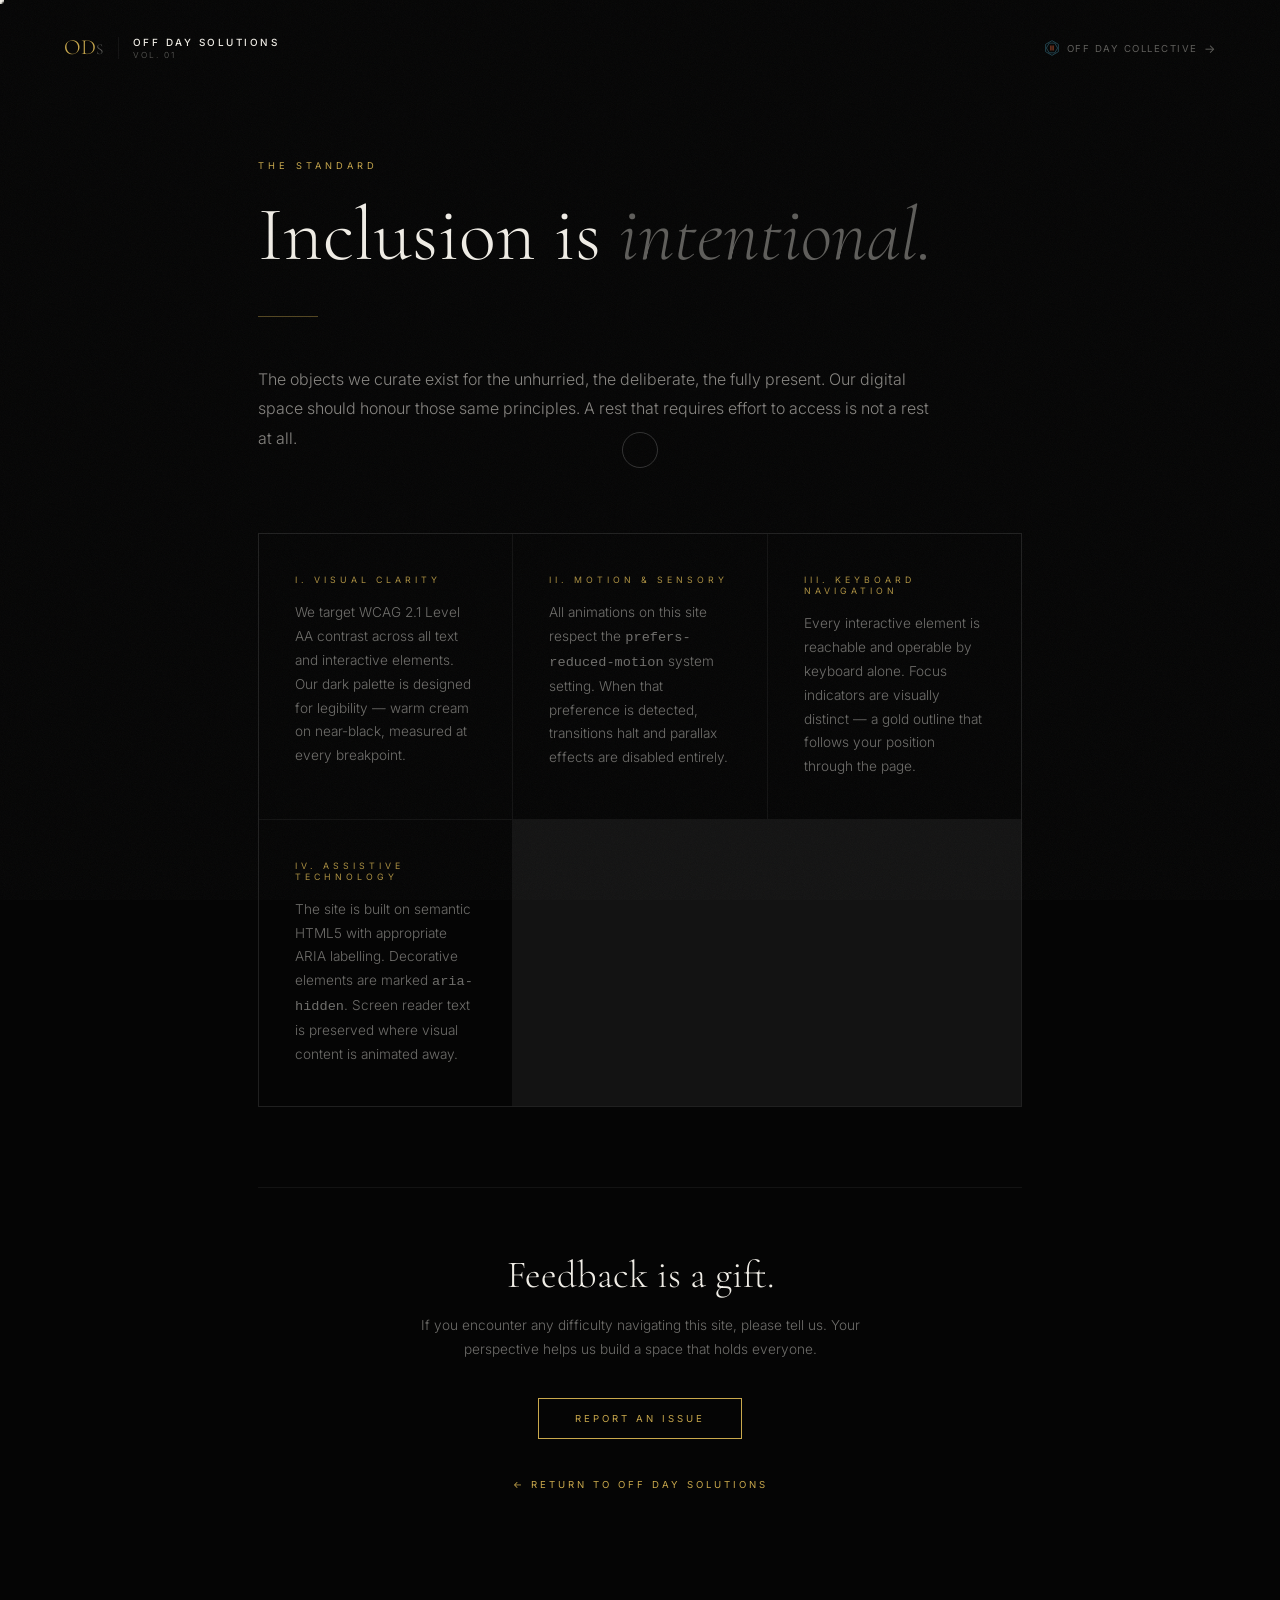
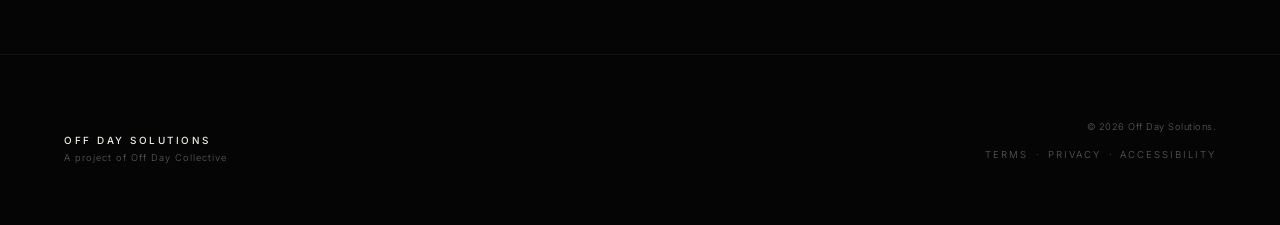
==== accessibility/index.html @ a2ffd77a "Add ODS brand mark, live ODC link, legal sub-pages, and accessibility/cursor fixes - Nav: introduce " ====
<!DOCTYPE html>
<html lang="en">
<head>
    <meta charset="UTF-8">
    <meta name="viewport" content="width=device-width, initial-scale=1.0">
    <title>Accessibility | Off Day Solutions</title>
    <meta name="robots" content="index, follow">
    <link rel="canonical" href="https://offday.solutions/accessibility">
    <meta name="description" content="Off Day Solutions' commitment to digital inclusion. Clarity and rest should be accessible to everyone.">
    <meta property="og:title" content="Accessibility | Off Day Solutions">
    <meta property="og:description" content="Clarity and rest should be accessible to everyone.">
    <meta property="og:url" content="https://offday.solutions/accessibility">

    <link rel="preconnect" href="https://fonts.googleapis.com">
    <link rel="preconnect" href="https://fonts.gstatic.com" crossorigin>
    <link href="https://fonts.googleapis.com/css2?family=Cormorant+Garamond:ital,wght@0,300;0,400;1,300;1,400&family=Inter:wght@300;400;500&display=swap" rel="stylesheet">
    <link rel="stylesheet" href="../css/style.css">

    <style>
        .subpage-main {
            max-width: 860px;
            margin: 0 auto;
            padding: 160px 48px 80px;
        }
        .subpage-label {
            display: block;
            font-family: 'Inter', sans-serif;
            font-size: 0.58rem;
            font-weight: 400;
            letter-spacing: 4px;
            text-transform: uppercase;
            color: var(--accent-gold);
            margin-bottom: 24px;
        }
        .subpage-title {
            font-family: 'Cormorant Garamond', serif;
            font-size: clamp(2.8rem, 6vw, 5rem);
            font-weight: 300;
            line-height: 1.05;
            color: var(--text-main);
            margin-bottom: 40px;
        }
        .subpage-title em { font-style: italic; color: var(--text-muted); }
        .subpage-divider {
            width: 60px;
            height: 1px;
            background: var(--accent-gold);
            opacity: 0.4;
            margin-bottom: 48px;
        }
        .subpage-intro {
            font-family: 'Inter', sans-serif;
            font-size: 1rem;
            font-weight: 300;
            line-height: 1.85;
            color: rgba(240, 237, 230, 0.55);
            max-width: 680px;
            margin-bottom: 80px;
        }
        /* Modules grid */
        .acc-grid {
            display: grid;
            grid-template-columns: repeat(auto-fit, minmax(240px, 1fr));
            gap: 1px;
            background: var(--ui-border);
            border: 1px solid var(--ui-border);
            margin-bottom: 80px;
        }
        .acc-module {
            background: var(--bg-base);
            padding: 40px 36px;
        }
        .acc-module-label {
            display: block;
            font-family: 'Inter', sans-serif;
            font-size: 0.55rem;
            font-weight: 400;
            letter-spacing: 4px;
            text-transform: uppercase;
            color: var(--accent-gold);
            opacity: 0.85;
            margin-bottom: 16px;
        }
        .acc-module p {
            font-family: 'Inter', sans-serif;
            font-size: 0.85rem;
            font-weight: 300;
            line-height: 1.75;
            color: rgba(240, 237, 230, 0.45);
        }
        /* Contact section */
        .acc-contact {
            border-top: 1px solid var(--ui-border);
            padding-top: 64px;
            text-align: center;
            margin-bottom: 80px;
        }
        .acc-contact-heading {
            font-family: 'Cormorant Garamond', serif;
            font-size: clamp(1.6rem, 3vw, 2.4rem);
            font-weight: 300;
            color: var(--text-main);
            margin-bottom: 16px;
        }
        .acc-contact p {
            font-family: 'Inter', sans-serif;
            font-size: 0.85rem;
            font-weight: 300;
            line-height: 1.75;
            color: rgba(240, 237, 230, 0.45);
            max-width: 440px;
            margin: 0 auto 36px;
        }
        .acc-contact-btn {
            display: inline-block;
            padding: 14px 36px;
            border: 1px solid var(--accent-gold);
            font-family: 'Inter', sans-serif;
            font-size: 0.6rem;
            font-weight: 400;
            letter-spacing: 3px;
            text-transform: uppercase;
            color: var(--accent-gold);
            text-decoration: none;
            transition: background 0.3s, color 0.3s;
        }
        .acc-contact-btn:hover {
            background: var(--accent-gold);
            color: var(--bg-base);
        }
        .subpage-return {
            display: inline-flex;
            align-items: center;
            gap: 8px;
            margin-top: 16px;
            font-family: 'Inter', sans-serif;
            font-size: 0.6rem;
            font-weight: 400;
            letter-spacing: 3px;
            text-transform: uppercase;
            color: var(--accent-gold);
            text-decoration: none;
            border-bottom: 1px solid transparent;
            transition: border-color 0.3s, color 0.3s;
            padding-bottom: 3px;
        }
        .subpage-return:hover { border-color: var(--accent-gold); color: var(--text-main); }
        @media (max-width: 768px) {
            .subpage-main { padding: 140px 24px 80px; }
            .acc-module { padding: 32px 24px; }
            .store-footer { padding: 48px 24px; }
        }
    </style>
</head>
<body>

    <a href="#main-content" class="skip-link">Skip to content</a>

    <!-- Grain Texture Overlay -->
    <div class="noise-overlay" aria-hidden="true"></div>

    <!-- Custom Cursor -->
    <div id="cursor" aria-hidden="true"></div>
    <div id="cursor-follower" aria-hidden="true"></div>

    <!-- Navigation -->
    <nav class="store-nav" id="store-nav">
        <a href="/" class="nav-logo hover-magnetic">
            <span class="nav-logo-mark" aria-hidden="true"><span class="nav-logo-od">OD</span><span class="nav-logo-s">S</span></span>
            <span class="nav-logo-text">
                <span class="nav-logo-main">Off Day Solutions</span>
                <span class="nav-logo-sub">Vol. 01</span>
            </span>
        </a>
        <a href="https://www.offdaycollective.com" class="nav-link hover-magnetic" target="_blank" rel="noopener noreferrer">
            <svg class="nav-odc-mark" viewBox="0 0 200 200" width="18" height="18" aria-hidden="true" fill="none" xmlns="http://www.w3.org/2000/svg"><polygon points="100,18 171,59 171,141 100,182 29,141 29,59" stroke="#2E6070" stroke-width="9" stroke-linejoin="round"/><polygon points="131,46 162,100 131,154 69,154 38,100 69,46" stroke="#2E6070" stroke-width="9" stroke-linejoin="round"/><rect x="82" y="72" width="12" height="56" rx="2" fill="#C05530"/><rect x="106" y="72" width="12" height="56" rx="2" fill="#C05530"/></svg>
            Off Day Collective <span class="nav-arrow">→</span>
        </a>
    </nav>

    <main id="main-content" class="subpage-main">

        <span class="subpage-label">The Standard</span>
        <h1 class="subpage-title">Inclusion is <em>intentional.</em></h1>
        <div class="subpage-divider" aria-hidden="true"></div>

        <p class="subpage-intro">
            The objects we curate exist for the unhurried, the deliberate, the fully present. Our digital space should honour those same principles. A rest that requires effort to access is not a rest at all.
        </p>

        <div class="acc-grid" role="list">

            <div class="acc-module" role="listitem">
                <span class="acc-module-label">I. Visual Clarity</span>
                <p>We target WCAG 2.1 Level AA contrast across all text and interactive elements. Our dark palette is designed for legibility — warm cream on near-black, measured at every breakpoint.</p>
            </div>

            <div class="acc-module" role="listitem">
                <span class="acc-module-label">II. Motion &amp; Sensory</span>
                <p>All animations on this site respect the <code>prefers-reduced-motion</code> system setting. When that preference is detected, transitions halt and parallax effects are disabled entirely.</p>
            </div>

            <div class="acc-module" role="listitem">
                <span class="acc-module-label">III. Keyboard Navigation</span>
                <p>Every interactive element is reachable and operable by keyboard alone. Focus indicators are visually distinct — a gold outline that follows your position through the page.</p>
            </div>

            <div class="acc-module" role="listitem">
                <span class="acc-module-label">IV. Assistive Technology</span>
                <p>The site is built on semantic HTML5 with appropriate ARIA labelling. Decorative elements are marked <code>aria-hidden</code>. Screen reader text is preserved where visual content is animated away.</p>
            </div>

        </div>

        <div class="acc-contact">
            <h2 class="acc-contact-heading">Feedback is a gift.</h2>
            <p>If you encounter any difficulty navigating this site, please tell us. Your perspective helps us build a space that holds everyone.</p>
            <a href="mailto:hello@offday.solutions?subject=Accessibility%20%E2%80%94%20Off%20Day%20Solutions" class="acc-contact-btn hover-magnetic">
                Report an Issue
            </a>
            <br>
            <a href="/" class="subpage-return" style="margin-top: 40px;">← Return to Off Day Solutions</a>
        </div>

    </main>

    <footer class="store-footer">
        <div class="footer-inner">
            <div class="footer-brand">
                <p class="footer-name">Off Day Solutions</p>
                <p class="footer-parent">A project of Off Day Collective</p>
            </div>
            <div class="footer-meta">
                <p>© 2026 Off Day Solutions.</p>
                <nav class="footer-legal" aria-label="Legal">
                    <a href="/terms" class="footer-legal-link">Terms</a>
                    <span aria-hidden="true">·</span>
                    <a href="/privacy" class="footer-legal-link">Privacy</a>
                    <span aria-hidden="true">·</span>
                    <a href="/accessibility" class="footer-legal-link" aria-current="page">Accessibility</a>
                </nav>
            </div>
        </div>
    </footer>

    <script src="../js/app.js"></script>
</body>
</html>
---- css/style.css ----
/* ============================================================
   OFF DAY SOLUTIONS — Holding Page
   Dark luxury. Unhurried. Editorial.
   ============================================================ */

/* ── Design Tokens ────────────────────────────────────────── */
:root {
    --bg-base:            #050505;
    --bg-card:            #0B0B0B;
    --text-main:          #F0EDE6;
    --text-muted:         rgba(240, 237, 230, 0.38);
    --text-faint:         rgba(240, 237, 230, 0.18);
    --accent-gold:        #C9A84C;
    --accent-gold-dim:    rgba(201, 168, 76, 0.10);
    --accent-gold-glow:   rgba(201, 168, 76, 0.06);
    --ui-border:          rgba(255, 255, 255, 0.055);
    --ui-border-strong:   rgba(255, 255, 255, 0.10);
    --ui-glass:           rgba(5, 5, 5, 0.72);

    --ease-out-expo:      cubic-bezier(0.16, 1, 0.3, 1);
    --ease-in-out-circ:   cubic-bezier(0.85, 0, 0.15, 1);
    --ease-out-quart:     cubic-bezier(0.25, 1, 0.5, 1);
}

/* ── Reset ────────────────────────────────────────────────── */
*, *::before, *::after { margin: 0; padding: 0; box-sizing: border-box; }
html { scroll-behavior: smooth; }
body {
    background: #050505; /* hardcoded fallback in case custom properties fail */
    background: var(--bg-base);
    color: #F0EDE6;
    color: var(--text-main);
    font-family: 'Inter', sans-serif;
    font-weight: 300;
    overflow-x: hidden;
    -webkit-font-smoothing: antialiased;
    -moz-osx-font-smoothing: grayscale;
}
img { display: block; width: 100%; }
a { text-decoration: none; color: inherit; }
button { cursor: none; }
html:has(body.custom-cursor-active),
body.custom-cursor-active,
body.custom-cursor-active *,
body.custom-cursor-active *:hover,
body.custom-cursor-active *:focus { cursor: none !important; }

/* ── Noise Grain ──────────────────────────────────────────── */
.noise-overlay {
    position: fixed;
    inset: 0;
    z-index: 9999;
    pointer-events: none;
    opacity: 0.038;
    background-image: url("data:image/svg+xml,%3Csvg viewBox='0 0 256 256' xmlns='http://www.w3.org/2000/svg'%3E%3Cfilter id='n'%3E%3CfeTurbulence type='fractalNoise' baseFrequency='0.9' numOctaves='4' stitchTiles='stitch'/%3E%3C/filter%3E%3Crect width='100%25' height='100%25' filter='url(%23n)'/%3E%3C/svg%3E");
    background-size: 200px 200px;
}

/* ── Custom Cursor ────────────────────────────────────────── */
#cursor {
    position: fixed;
    top: 0; left: 0;
    width: 7px; height: 7px;
    background: var(--text-main);
    border-radius: 50%;
    pointer-events: none;
    z-index: 10000;
    transform: translate(-50%, -50%);
    transition: width 0.35s var(--ease-out-expo),
                height 0.35s var(--ease-out-expo),
                background 0.35s;
    will-change: transform;
}
#cursor-follower {
    position: fixed;
    top: 0; left: 0;
    width: 36px; height: 36px;
    border: 1px solid rgba(255, 255, 255, 0.18);
    border-radius: 50%;
    pointer-events: none;
    z-index: 9999;
    transform: translate(-50%, -50%);
    transition: width 0.45s var(--ease-out-expo),
                height 0.45s var(--ease-out-expo),
                border-color 0.45s,
                background 0.45s;
    will-change: transform;
}
#cursor-follower.magnetic-active {
    width: 56px; height: 56px;
    border-color: var(--accent-gold);
    background: var(--accent-gold-dim);
}

/* ── Navigation ───────────────────────────────────────────── */
.store-nav {
    position: fixed;
    top: 0; width: 100%;
    z-index: 1000;
    display: flex;
    justify-content: space-between;
    align-items: center;
    padding: 36px 64px;
    background: transparent;
    transition: background 0.6s, padding 0.5s var(--ease-out-expo),
                transform 0.6s var(--ease-out-expo), border-color 0.6s;
    border-bottom: 1px solid transparent;
}
.store-nav.scrolled {
    background: var(--ui-glass);
    padding: 22px 64px;
    backdrop-filter: blur(24px);
    -webkit-backdrop-filter: blur(24px);
    border-bottom-color: var(--ui-border);
}
.store-nav.hidden { transform: translateY(-100%); }

.nav-logo {
    display: flex;
    flex-direction: row;
    align-items: center;
    gap: 0;
}
.nav-logo-mark {
    font-family: 'Cormorant Garamond', serif;
    font-size: 1.35rem;
    font-weight: 300;
    line-height: 1;
    display: flex;
    align-items: baseline;
    padding-right: 14px;
    margin-right: 14px;
    border-right: 1px solid var(--ui-border);
    letter-spacing: 0.01em;
}
.nav-logo-od {
    color: var(--accent-gold);
}
.nav-logo-s {
    color: var(--text-muted);
    font-size: 0.7em;
}
.nav-logo-text {
    display: flex;
    flex-direction: column;
    gap: 2px;
}
.nav-logo-main {
    font-family: 'Inter', sans-serif;
    font-size: 0.62rem;
    font-weight: 500;
    letter-spacing: 2.5px;
    text-transform: uppercase;
    color: var(--text-main);
}
.nav-logo-sub {
    font-family: 'Inter', sans-serif;
    font-size: 0.52rem;
    letter-spacing: 2px;
    text-transform: uppercase;
    color: var(--text-muted);
}
.nav-link {
    font-family: 'Inter', sans-serif;
    font-size: 0.6rem;
    font-weight: 400;
    letter-spacing: 1.5px;
    text-transform: uppercase;
    color: var(--text-muted);
    transition: color 0.3s;
    display: flex;
    align-items: center;
    gap: 6px;
}
.nav-link:hover { color: var(--text-main); }
.nav-odc-mark {
    display: inline-block;
    vertical-align: middle;
    flex-shrink: 0;
    opacity: 0.8;
    transition: opacity 0.3s;
}
.nav-link:hover .nav-odc-mark { opacity: 1; }
.nav-arrow {
    font-size: 0.75rem;
    transition: transform 0.3s var(--ease-out-expo);
}
.nav-link:hover .nav-arrow { transform: translateX(3px); }

/* ── Hero ─────────────────────────────────────────────────── */
.hero {
    position: relative;
    height: 100svh;
    min-height: 680px;
    display: flex;
    align-items: center;
    justify-content: center;
    overflow: hidden;
}

/* Animated gradient blobs */
.hero-orbs {
    position: absolute;
    inset: 0;
    pointer-events: none;
    overflow: hidden;
}
.hero-orb {
    position: absolute;
    border-radius: 50%;
    filter: blur(90px);
    will-change: transform;
}
.hero-orb--1 {
    width: 70vmax;
    height: 70vmax;
    top: -20%;
    left: -15%;
    background: radial-gradient(circle, rgba(201, 168, 76, 0.07) 0%, transparent 65%);
    animation: orb-drift-1 32s ease-in-out infinite alternate;
}
.hero-orb--2 {
    width: 55vmax;
    height: 55vmax;
    bottom: -25%;
    right: -10%;
    background: radial-gradient(circle, rgba(201, 168, 76, 0.05) 0%, transparent 60%);
    animation: orb-drift-2 42s ease-in-out infinite alternate;
}
.hero-orb--3 {
    width: 40vmax;
    height: 40vmax;
    top: 30%;
    left: 40%;
    background: radial-gradient(circle, rgba(240, 237, 230, 0.025) 0%, transparent 55%);
    animation: orb-drift-3 26s ease-in-out infinite alternate;
}

@keyframes orb-drift-1 {
    0%   { transform: translate(0, 0) scale(1); }
    33%  { transform: translate(8vw, 5vh) scale(1.08); }
    66%  { transform: translate(-4vw, 10vh) scale(0.96); }
    100% { transform: translate(12vw, -6vh) scale(1.04); }
}
@keyframes orb-drift-2 {
    0%   { transform: translate(0, 0) scale(1); }
    40%  { transform: translate(-10vw, -8vh) scale(1.1); }
    80%  { transform: translate(5vw, -14vh) scale(0.93); }
    100% { transform: translate(-6vw, 4vh) scale(1.06); }
}
@keyframes orb-drift-3 {
    0%   { transform: translate(0, 0) scale(1); }
    50%  { transform: translate(-15vw, -10vh) scale(1.15); }
    100% { transform: translate(10vw, 8vh) scale(0.9); }
}

/* Hero content */
.hero-content {
    position: relative;
    z-index: 2;
    text-align: center;
    padding: 0 24px;
    max-width: 960px;
}
.hero-eyebrow {
    display: block;
    font-family: 'Inter', sans-serif;
    font-size: 0.58rem;
    font-weight: 400;
    letter-spacing: 4px;
    text-transform: uppercase;
    color: var(--accent-gold);
    margin-bottom: 36px;
}
.hero-title {
    font-family: 'Cormorant Garamond', serif;
    font-size: clamp(3.8rem, 9.5vw, 8.5rem);
    font-weight: 300;
    line-height: 0.92;
    letter-spacing: -0.01em;
    margin-bottom: 40px;
}
.hero-title em {
    font-style: italic;
    color: var(--text-muted);
}
.hero-sub {
    font-family: 'Inter', sans-serif;
    font-size: clamp(0.82rem, 1.2vw, 0.95rem);
    font-weight: 300;
    line-height: 1.8;
    color: var(--text-muted);
    margin-bottom: 52px;
    max-width: 520px;
    margin-left: auto;
    margin-right: auto;
}
.hero-br { display: inline; }

/* CTA link */
.hero-cta {
    display: inline-flex;
    align-items: center;
    gap: 12px;
    font-family: 'Inter', sans-serif;
    font-size: 0.62rem;
    font-weight: 500;
    letter-spacing: 2.5px;
    text-transform: uppercase;
    color: var(--text-main);
    padding: 18px 36px;
    border: 1px solid var(--ui-border-strong);
    position: relative;
    overflow: hidden;
    transition: border-color 0.4s, color 0.4s;
}
.hero-cta::before {
    content: '';
    position: absolute;
    inset: 0;
    background: var(--accent-gold-dim);
    transform: translateX(-101%);
    transition: transform 0.5s var(--ease-out-expo);
}
.hero-cta:hover { border-color: var(--accent-gold); }
.hero-cta:hover::before { transform: translateX(0); }

/* Scroll hint */
.hero-scroll-hint {
    position: absolute;
    bottom: 40px;
    left: 50%;
    transform: translateX(-50%);
    z-index: 2;
}
.scroll-line {
    width: 1px;
    height: 64px;
    background: linear-gradient(to bottom, var(--accent-gold) 0%, transparent 100%);
    margin: 0 auto;
    animation: scroll-pulse 2.4s ease-in-out infinite;
    transform-origin: top center;
}
@keyframes scroll-pulse {
    0%, 100% { opacity: 0.4; transform: scaleY(1); }
    50%       { opacity: 1;   transform: scaleY(0.6) translateY(20px); }
}

/* ── Fade-up utility ──────────────────────────────────────── */
.fade-up {
    opacity: 0;
    transform: translateY(28px);
    transition: opacity 0.9s var(--ease-out-expo, cubic-bezier(0.16, 1, 0.3, 1)),
                transform 0.9s var(--ease-out-expo, cubic-bezier(0.16, 1, 0.3, 1));
    transition-delay: var(--delay, 0s);
}
.fade-up.is-visible {
    opacity: 1;
    transform: translateY(0);
}

/* Hero elements: CSS animation as the primary reveal — never stuck invisible */
@keyframes hero-reveal {
    from { opacity: 0; transform: translateY(28px); }
    to   { opacity: 1; transform: translateY(0); }
}
.hero .fade-up {
    /* 'both' = hidden before delay, stays visible after — no JS required */
    animation: hero-reveal 1s cubic-bezier(0.16, 1, 0.3, 1)
               calc(var(--delay, 0s) + 0.35s) both;
    /* keep transition for any JS-triggered state changes */
    transition: none;
}

/* ── Marquee Band ─────────────────────────────────────────── */
.marquee-band {
    border-top:    1px solid var(--ui-border);
    border-bottom: 1px solid var(--ui-border);
    padding: 16px 0;
    overflow: hidden;
    white-space: nowrap; /* prevent wrapping at every level */
    background: rgba(201, 168, 76, 0.018);
}
/* Animation lives on the track so -50% is reliably half of both copies */
.marquee-track {
    display: inline-flex; /* shrinks to content width, never stretches to 100vw */
    white-space: nowrap;
    animation: marquee-scroll 55s linear infinite;
    will-change: transform;
}
.marquee-content {
    display: inline-block;
    white-space: nowrap;
    font-family: 'Inter', sans-serif;
    font-size: 0.52rem;
    font-weight: 400;
    letter-spacing: 4px;
    text-transform: uppercase;
    color: var(--accent-gold);
}
@keyframes marquee-scroll {
    0%   { transform: translateX(0); }
    100% { transform: translateX(-50%); }
}
.marquee-band:hover .marquee-track { animation-play-state: paused; }

/* ── Section Label ────────────────────────────────────────── */
.section-label {
    display: inline-block;
    font-family: 'Inter', sans-serif;
    font-size: 0.52rem;
    font-weight: 500;
    letter-spacing: 3.5px;
    text-transform: uppercase;
    color: var(--accent-gold);
    margin-bottom: 24px;
}

/* ── Manifesto ────────────────────────────────────────────── */
.manifesto {
    padding: 160px 64px 140px;
    max-width: 1400px;
    margin: 0 auto;
}
.manifesto-inner { max-width: 900px; }
.manifesto-header {
    display: flex;
    align-items: center;
    gap: 28px;
    margin-bottom: 56px;
}
.manifesto-rule {
    flex: 1;
    height: 1px;
    background: var(--ui-border);
    max-width: 200px;
}
.manifesto-text {
    font-family: 'Cormorant Garamond', serif;
    font-size: clamp(2.4rem, 5.5vw, 4.8rem);
    font-weight: 300;
    line-height: 1.08;
    letter-spacing: -0.01em;
    margin-bottom: 64px;
    overflow: hidden;
}

/* Split character animation */
.split-reveal .char {
    display: inline-block;
    opacity: 0;
    transform: translateY(18px);
    transition: opacity 0.75s var(--ease-out-expo),
                transform 0.75s var(--ease-out-expo);
    transition-delay: calc(var(--i) * 0.022s);
}
.split-reveal .char--space { width: 0.28em; }
.split-reveal .word { display: inline-block; white-space: nowrap; }
.split-reveal.is-visible .char {
    opacity: 1;
    transform: translateY(0);
}

.manifesto-body {
    font-family: 'Inter', sans-serif;
    font-size: clamp(0.88rem, 1.3vw, 1.05rem);
    font-weight: 300;
    line-height: 1.9;
    color: var(--text-muted);
    max-width: 580px;
    margin-bottom: 48px;
}
.manifesto-footnote {
    font-family: 'Cormorant Garamond', serif;
    font-size: 0.95rem;
    font-style: italic;
    color: var(--text-faint);
    letter-spacing: 0.5px;
}

/* ── Product Preview ──────────────────────────────────────── */
.preview {
    padding: 0 64px 160px;
    max-width: 1600px;
    margin: 0 auto;
}
.preview-header {
    display: flex;
    flex-direction: column;
    margin-bottom: 80px;
}
.preview-intro {
    font-family: 'Inter', sans-serif;
    font-size: 0.78rem;
    color: var(--text-muted);
    letter-spacing: 0.5px;
}

/* Asymmetric 3-col grid */
.preview-grid {
    display: grid;
    grid-template-columns: repeat(12, 1fr);
    gap: 32px;
    align-items: start;
}
.preview-card:nth-child(1) { grid-column: 1 / 7; }
.preview-card:nth-child(2) { grid-column: 8 / 13; margin-top: 180px; }
.preview-card:nth-child(3) { grid-column: 3 / 10; margin-top: 100px; }

/* Card image container */
.preview-img-wrap {
    aspect-ratio: 3 / 4;
    overflow: hidden;
    position: relative;
    border: 1px solid var(--ui-border);
    /* Clip-path reveal on scroll */
    clip-path: polygon(0 100%, 100% 100%, 100% 100%, 0 100%);
    transition: clip-path 1.3s var(--ease-in-out-circ);
}
.preview-img-wrap.is-visible {
    clip-path: polygon(0 0, 100% 0, 100% 100%, 0 100%);
}

/* Blurred image — mystery effect */
.preview-img-wrap img {
    width: 100%;
    height: 120%;
    object-fit: cover;
    filter: blur(32px) brightness(0.3) saturate(0.6);
    transform: scale(1.12) translateY(0);
    transition: filter 0.9s ease, transform 0.9s var(--ease-out-expo);
    will-change: transform;
}
.preview-card:hover .preview-img-wrap img {
    filter: blur(20px) brightness(0.4) saturate(0.75);
}

/* Overlay */
.preview-overlay {
    position: absolute;
    inset: 0;
    display: flex;
    align-items: center;
    justify-content: center;
    z-index: 2;
}
.preview-overlay-text {
    font-family: 'Inter', sans-serif;
    font-size: 0.56rem;
    font-weight: 500;
    letter-spacing: 5px;
    text-transform: uppercase;
    color: var(--accent-gold);
    opacity: 0.9;
    transition: opacity 0.4s, letter-spacing 0.5s var(--ease-out-expo);
}
.preview-card:hover .preview-overlay-text {
    opacity: 0.5;
    letter-spacing: 8px;
}

/* Card meta */
.preview-meta {
    padding: 28px 0 0;
    display: flex;
    flex-direction: column;
    gap: 6px;
}
.preview-category {
    font-family: 'Inter', sans-serif;
    font-size: 0.54rem;
    font-weight: 400;
    letter-spacing: 3px;
    text-transform: uppercase;
    color: var(--accent-gold);
    opacity: 0.75;
}
.preview-name {
    font-family: 'Cormorant Garamond', serif;
    font-size: 2rem;
    font-weight: 300;
    line-height: 1.1;
    letter-spacing: -0.01em;
}
.preview-detail {
    font-family: 'Inter', sans-serif;
    font-size: 0.72rem;
    color: var(--text-muted);
    letter-spacing: 0.5px;
}
.preview-ordinal {
    font-family: 'Inter', sans-serif;
    font-size: 0.55rem;
    font-weight: 400;
    letter-spacing: 4px;
    text-transform: uppercase;
    color: var(--text-muted);
}

/* ── Waitlist ─────────────────────────────────────────────── */
.waitlist {
    border-top: 1px solid var(--ui-border);
    padding: 140px 64px;
}
.waitlist-inner {
    max-width: 1200px;
    margin: 0 auto;
    display: grid;
    grid-template-columns: 1fr 1fr;
    gap: 80px;
    align-items: center;
}
.waitlist-heading {
    font-family: 'Cormorant Garamond', serif;
    font-size: clamp(2.2rem, 4vw, 3.8rem);
    font-weight: 300;
    line-height: 1.1;
    margin-bottom: 20px;
    letter-spacing: -0.01em;
}
.waitlist-sub {
    font-family: 'Inter', sans-serif;
    font-size: 0.82rem;
    font-weight: 300;
    line-height: 1.7;
    color: var(--text-muted);
}

/* Form */
.waitlist-form-wrap { position: relative; }
.waitlist-form { transition: opacity 0.4s ease; }
.form-row {
    display: flex;
    gap: 0;
    border-bottom: 1px solid var(--ui-border-strong);
    margin-bottom: 16px;
}
.waitlist-input {
    flex: 1;
    background: transparent;
    border: none;
    outline: none;
    color: var(--text-main);
    font-family: 'Inter', sans-serif;
    font-size: 0.88rem;
    font-weight: 300;
    padding: 18px 0;
    letter-spacing: 0.3px;
    caret-color: var(--accent-gold);
}
.waitlist-input::placeholder { color: var(--text-faint); }
.waitlist-btn {
    background: transparent;
    border: none;
    color: var(--text-main);
    font-family: 'Inter', sans-serif;
    font-size: 0.6rem;
    font-weight: 500;
    letter-spacing: 2.5px;
    text-transform: uppercase;
    padding: 18px 0 18px 24px;
    white-space: nowrap;
    transition: color 0.3s;
    position: relative;
}
.waitlist-btn::after {
    content: ' →';
    transition: transform 0.3s var(--ease-out-expo);
    display: inline-block;
}
.waitlist-btn:hover { color: var(--accent-gold); }
.waitlist-btn:hover::after { transform: translateX(4px); }

.form-error {
    font-size: 0.62rem;
    letter-spacing: 0.5px;
    color: #a05040;
    min-height: 1em;
}

/* Success state */
.waitlist-success {
    display: none;
    opacity: 0;
    transition: opacity 0.6s var(--ease-out-expo);
}
.waitlist-success.visible { opacity: 1; }
.success-mark {
    display: block;
    font-size: 1.2rem;
    color: var(--accent-gold);
    margin-bottom: 16px;
    animation: spin-in 0.6s var(--ease-out-expo) forwards;
}
@keyframes spin-in {
    from { transform: scale(0) rotate(-180deg); opacity: 0; }
    to   { transform: scale(1) rotate(0deg);   opacity: 1; }
}
.waitlist-success p {
    font-family: 'Cormorant Garamond', serif;
    font-size: 1.3rem;
    font-style: italic;
    font-weight: 300;
    color: var(--text-muted);
    line-height: 1.5;
    max-width: 340px;
}

/* ── Footer ───────────────────────────────────────────────── */
.store-footer {
    border-top: 1px solid var(--ui-border);
    padding: 64px;
}
.footer-inner {
    max-width: 1200px;
    margin: 0 auto;
    display: flex;
    justify-content: space-between;
    align-items: flex-end;
}
.footer-name {
    font-family: 'Inter', sans-serif;
    font-size: 0.62rem;
    font-weight: 500;
    letter-spacing: 2.5px;
    text-transform: uppercase;
    margin-bottom: 6px;
}
.footer-parent {
    font-family: 'Inter', sans-serif;
    font-size: 0.58rem;
    color: var(--text-muted);
    letter-spacing: 1px;
}
.footer-meta {
    text-align: right;
    font-family: 'Inter', sans-serif;
    font-size: 0.58rem;
    color: var(--text-muted);
    letter-spacing: 0.5px;
    line-height: 1.7;
}

/* ── Responsive ───────────────────────────────────────────── */
@media (max-width: 1024px) {
    .preview-card:nth-child(1) { grid-column: 1 / 8; }
    .preview-card:nth-child(2) { grid-column: 8 / 13; margin-top: 120px; }
    .preview-card:nth-child(3) { grid-column: 2 / 11; margin-top: 80px; }
}

@media (max-width: 768px) {
    .store-nav,
    .store-nav.scrolled { padding: 20px 24px; }

    .hero-title { font-size: 3.5rem; }
    .hero-sub { font-size: 0.85rem; }
    .hero-br { display: none; }

    .manifesto { padding: 100px 24px 80px; }
    .manifesto-text { font-size: 2.1rem; }

    .preview { padding: 0 24px 100px; }
    .preview-grid { grid-template-columns: 1fr; gap: 48px; }
    .preview-card:nth-child(n) { grid-column: 1 / -1; margin-top: 0; }

    .waitlist { padding: 100px 24px; }
    .waitlist-inner { grid-template-columns: 1fr; gap: 48px; }

    .store-footer { padding: 48px 24px; }
    .footer-inner { flex-direction: column; gap: 32px; align-items: flex-start; }
    .footer-meta { text-align: left; }

    #cursor, #cursor-follower { display: none; }
}

@media (max-width: 480px) {
    .store-nav { padding: 18px 20px; }
    .hero-title { font-size: 2.8rem; }
    .manifesto-text { font-size: 1.8rem; }
    .hero-cta { padding: 16px 24px; }
}

/* ── Skip Link ────────────────────────────────────────────── */
.skip-link {
    position: absolute;
    top: -100%;
    left: 16px;
    padding: 8px 16px;
    background: var(--accent-gold);
    color: var(--bg-base);
    font-family: 'Inter', sans-serif;
    font-size: 0.75rem;
    font-weight: 500;
    letter-spacing: 2px;
    text-transform: uppercase;
    z-index: 99999;
    transition: top 0.2s;
    border-radius: 2px;
}
.skip-link:focus { top: 16px; }

/* ── Screen Reader Only ───────────────────────────────────── */
.sr-only {
    position: absolute;
    width: 1px; height: 1px;
    padding: 0; margin: -1px;
    overflow: hidden;
    clip: rect(0,0,0,0);
    white-space: nowrap;
    border: 0;
}

/* ── Focus Indicators ─────────────────────────────────────── */
:focus-visible {
    outline: 2px solid var(--accent-gold);
    outline-offset: 4px;
}

/* ── Footer Legal ─────────────────────────────────────────── */
.footer-legal {
    display: flex;
    align-items: center;
    gap: 8px;
    margin-top: 12px;
}
.footer-legal-link {
    font-family: 'Inter', sans-serif;
    font-size: 0.6rem;
    letter-spacing: 2px;
    text-transform: uppercase;
    color: var(--text-muted);
    text-decoration: none;
    transition: color 0.25s;
}
.footer-legal-link:hover,
.footer-legal-link:focus-visible {
    color: var(--text-main);
}

/* ── Reduced Motion ───────────────────────────────────────── */
@media (prefers-reduced-motion: reduce) {
    *, *::before, *::after {
        animation-duration: 0.01ms !important;
        animation-iteration-count: 1 !important;
        transition-duration: 0.01ms !important;
    }
    .marquee-track { animation: none; }
    .parallax-img { transform: none !important; }
}
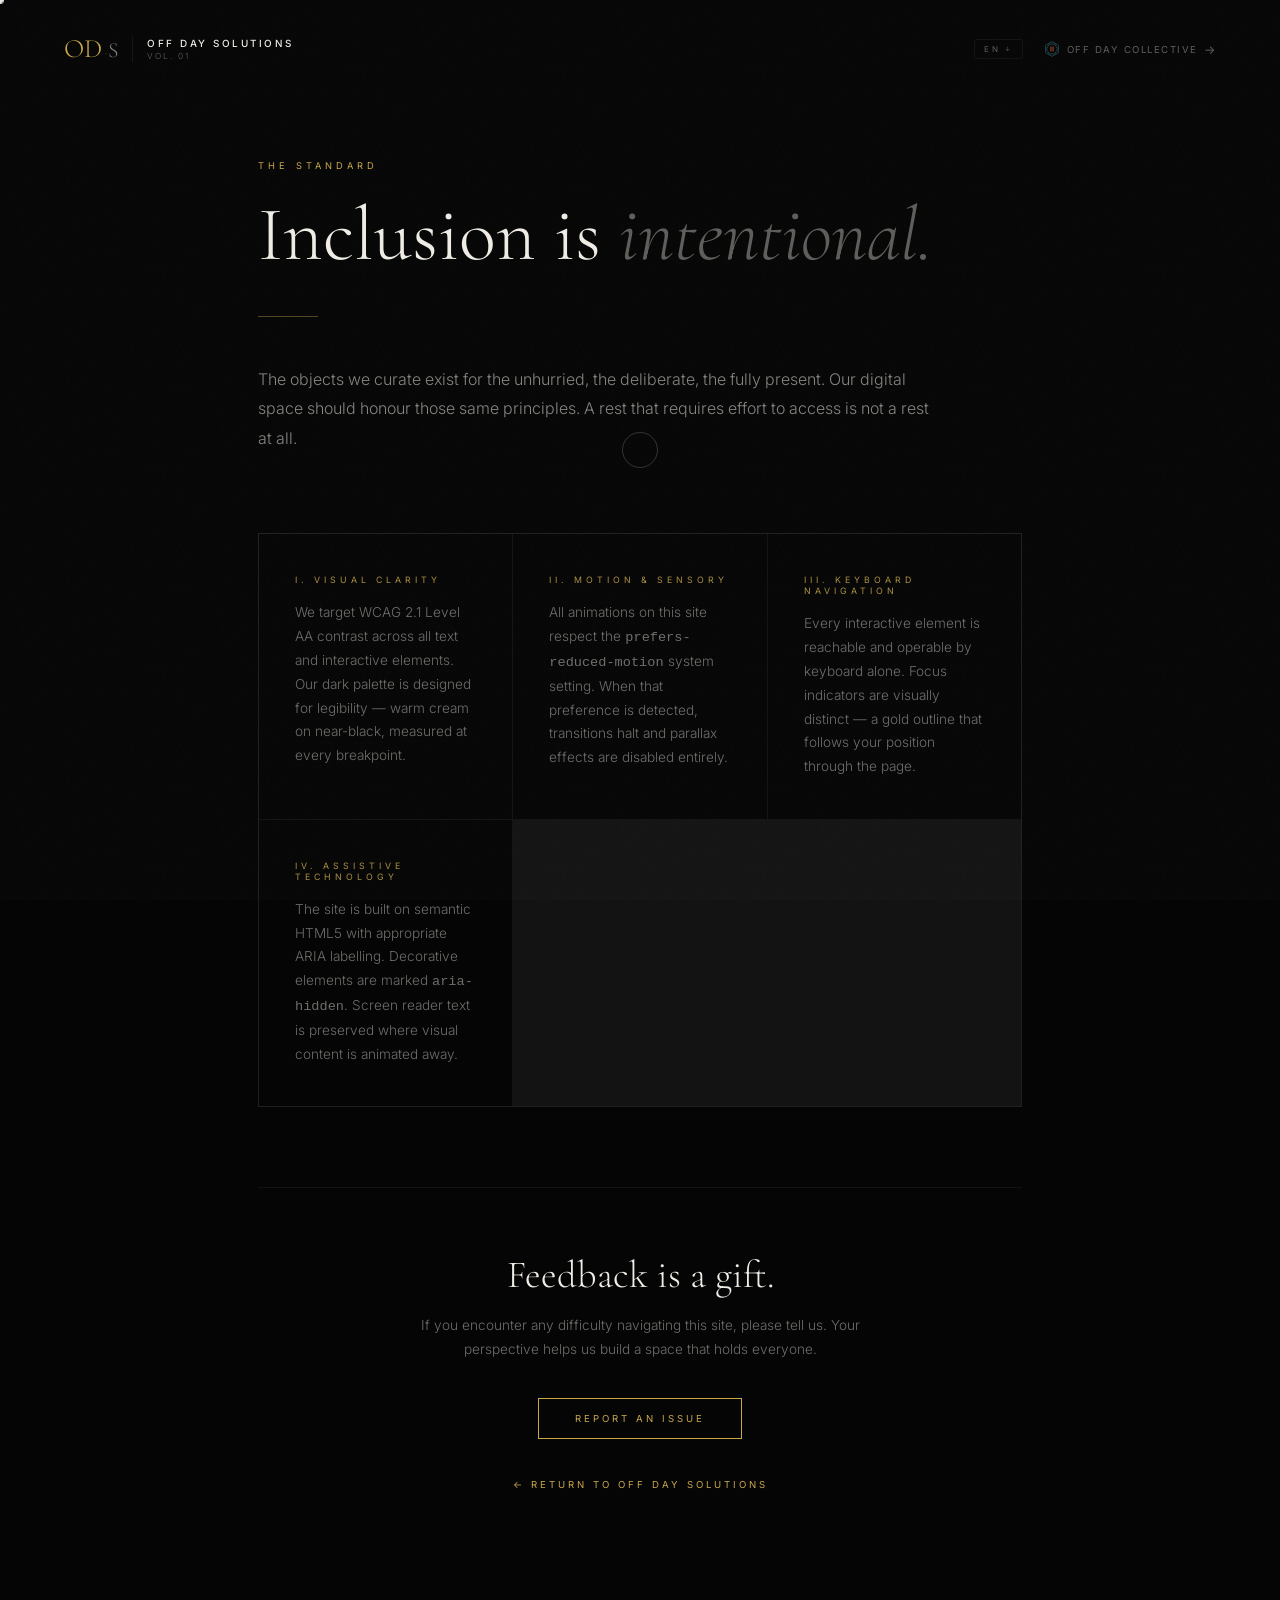
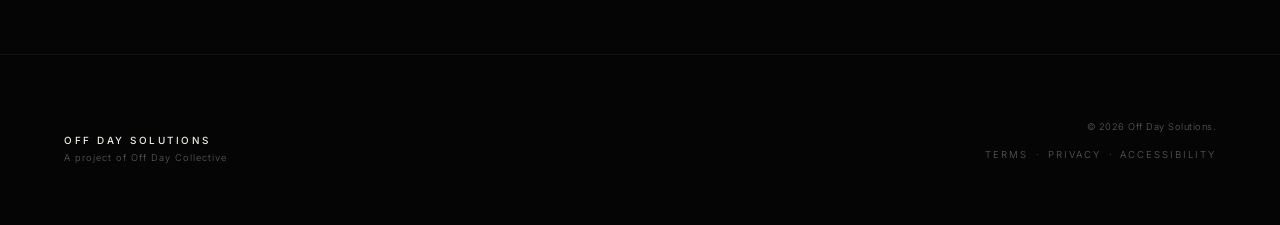
==== commit 704d26b5: "Add OD·S mark refinement and 7-language i18n system - ODS mark: increase size (1.65rem), add '·' sep" ====
--- a/accessibility/index.html
+++ b/accessibility/index.html
@@ -166,16 +166,33 @@
     <!-- Navigation -->
     <nav class="store-nav" id="store-nav">
         <a href="/" class="nav-logo hover-magnetic">
-            <span class="nav-logo-mark" aria-hidden="true"><span class="nav-logo-od">OD</span><span class="nav-logo-s">S</span></span>
+            <span class="nav-logo-mark" aria-hidden="true"><span class="nav-logo-od">OD</span><span class="nav-logo-sep">·</span><span class="nav-logo-s">S</span></span>
             <span class="nav-logo-text">
                 <span class="nav-logo-main">Off Day Solutions</span>
                 <span class="nav-logo-sub">Vol. 01</span>
             </span>
         </a>
-        <a href="https://www.offdaycollective.com" class="nav-link hover-magnetic" target="_blank" rel="noopener noreferrer">
-            <svg class="nav-odc-mark" viewBox="0 0 200 200" width="18" height="18" aria-hidden="true" fill="none" xmlns="http://www.w3.org/2000/svg"><polygon points="100,18 171,59 171,141 100,182 29,141 29,59" stroke="#2E6070" stroke-width="9" stroke-linejoin="round"/><polygon points="131,46 162,100 131,154 69,154 38,100 69,46" stroke="#2E6070" stroke-width="9" stroke-linejoin="round"/><rect x="82" y="72" width="12" height="56" rx="2" fill="#C05530"/><rect x="106" y="72" width="12" height="56" rx="2" fill="#C05530"/></svg>
-            Off Day Collective <span class="nav-arrow">→</span>
-        </a>
+        <div class="nav-right">
+            <div class="lang-picker" id="lang-picker">
+                <button class="lang-btn hover-magnetic" id="lang-btn" aria-haspopup="listbox" aria-expanded="false" aria-label="Select language">
+                    <span id="lang-code">EN</span>
+                    <span class="lang-chevron" aria-hidden="true">↓</span>
+                </button>
+                <ul class="lang-dropdown" id="lang-dropdown" role="listbox" aria-label="Language options">
+                    <li role="option" data-lang="en"  class="lang-option active">English</li>
+                    <li role="option" data-lang="es"  class="lang-option">Español</li>
+                    <li role="option" data-lang="fr"  class="lang-option">Français</li>
+                    <li role="option" data-lang="de"  class="lang-option">Deutsch</li>
+                    <li role="option" data-lang="pt"  class="lang-option">Português</li>
+                    <li role="option" data-lang="ja"  class="lang-option">日本語</li>
+                    <li role="option" data-lang="zh"  class="lang-option">中文</li>
+                </ul>
+            </div>
+            <a href="https://www.offdaycollective.com" class="nav-link hover-magnetic" target="_blank" rel="noopener noreferrer">
+                <svg class="nav-odc-mark" viewBox="0 0 200 200" width="18" height="18" aria-hidden="true" fill="none" xmlns="http://www.w3.org/2000/svg"><polygon points="100,18 171,59 171,141 100,182 29,141 29,59" stroke="#2E6070" stroke-width="9" stroke-linejoin="round"/><polygon points="131,46 162,100 131,154 69,154 38,100 69,46" stroke="#2E6070" stroke-width="9" stroke-linejoin="round"/><rect x="82" y="72" width="12" height="56" rx="2" fill="#C05530"/><rect x="106" y="72" width="12" height="56" rx="2" fill="#C05530"/></svg>
+                Off Day Collective <span class="nav-arrow">→</span>
+            </a>
+        </div>
     </nav>
 
     <main id="main-content" class="subpage-main">
@@ -243,6 +260,7 @@
         </div>
     </footer>
 
+    <script src="../js/i18n.js"></script>
     <script src="../js/app.js"></script>
 </body>
 </html>
--- a/css/style.css
+++ b/css/style.css
@@ -123,7 +123,7 @@
 }
 .nav-logo-mark {
     font-family: 'Cormorant Garamond', serif;
-    font-size: 1.35rem;
+    font-size: 1.65rem;
     font-weight: 300;
     line-height: 1;
     display: flex;
@@ -136,9 +136,14 @@
 .nav-logo-od {
     color: var(--accent-gold);
 }
+.nav-logo-sep {
+    color: var(--text-faint);
+    font-size: 0.65em;
+    margin: 0 1px;
+}
 .nav-logo-s {
-    color: var(--text-muted);
-    font-size: 0.7em;
+    color: rgba(240, 237, 230, 0.52);
+    font-size: 0.82em;
 }
 .nav-logo-text {
     display: flex;
@@ -847,3 +852,68 @@
     .marquee-track { animation: none; }
     .parallax-img { transform: none !important; }
 }
+
+/* ── Nav Right + Lang Picker ──────────────────────────────── */
+.nav-right {
+    display: flex;
+    align-items: center;
+    gap: 20px;
+}
+.lang-picker { position: relative; }
+.lang-btn {
+    display: flex;
+    align-items: center;
+    gap: 5px;
+    background: none;
+    border: 1px solid var(--ui-border);
+    color: var(--text-muted);
+    font-family: 'Inter', sans-serif;
+    font-size: 0.5rem;
+    font-weight: 400;
+    letter-spacing: 2.5px;
+    text-transform: uppercase;
+    padding: 5px 9px;
+    border-radius: 2px;
+    transition: color 0.3s, border-color 0.3s;
+    line-height: 1;
+}
+.lang-btn:hover { color: var(--text-main); border-color: var(--ui-border-strong); }
+.lang-chevron {
+    font-size: 0.75em;
+    display: inline-block;
+    transition: transform 0.25s var(--ease-out-expo);
+}
+.lang-btn[aria-expanded="true"] .lang-chevron { transform: rotate(180deg); }
+.lang-dropdown {
+    position: absolute;
+    top: calc(100% + 10px);
+    right: 0;
+    list-style: none;
+    background: #0e0e0e;
+    border: 1px solid var(--ui-border);
+    border-radius: 2px;
+    padding: 6px 0;
+    min-width: 130px;
+    opacity: 0;
+    transform: translateY(-6px);
+    pointer-events: none;
+    transition: opacity 0.2s, transform 0.22s var(--ease-out-expo);
+    z-index: 2000;
+}
+.lang-dropdown.is-open {
+    opacity: 1;
+    transform: translateY(0);
+    pointer-events: auto;
+}
+.lang-option {
+    font-family: 'Inter', sans-serif;
+    font-size: 0.58rem;
+    font-weight: 300;
+    letter-spacing: 1px;
+    color: var(--text-muted);
+    padding: 9px 16px;
+    transition: color 0.2s, background 0.2s;
+    list-style: none;
+}
+.lang-option:hover { color: var(--text-main); background: rgba(255,255,255,0.04); }
+.lang-option.active { color: var(--accent-gold); }
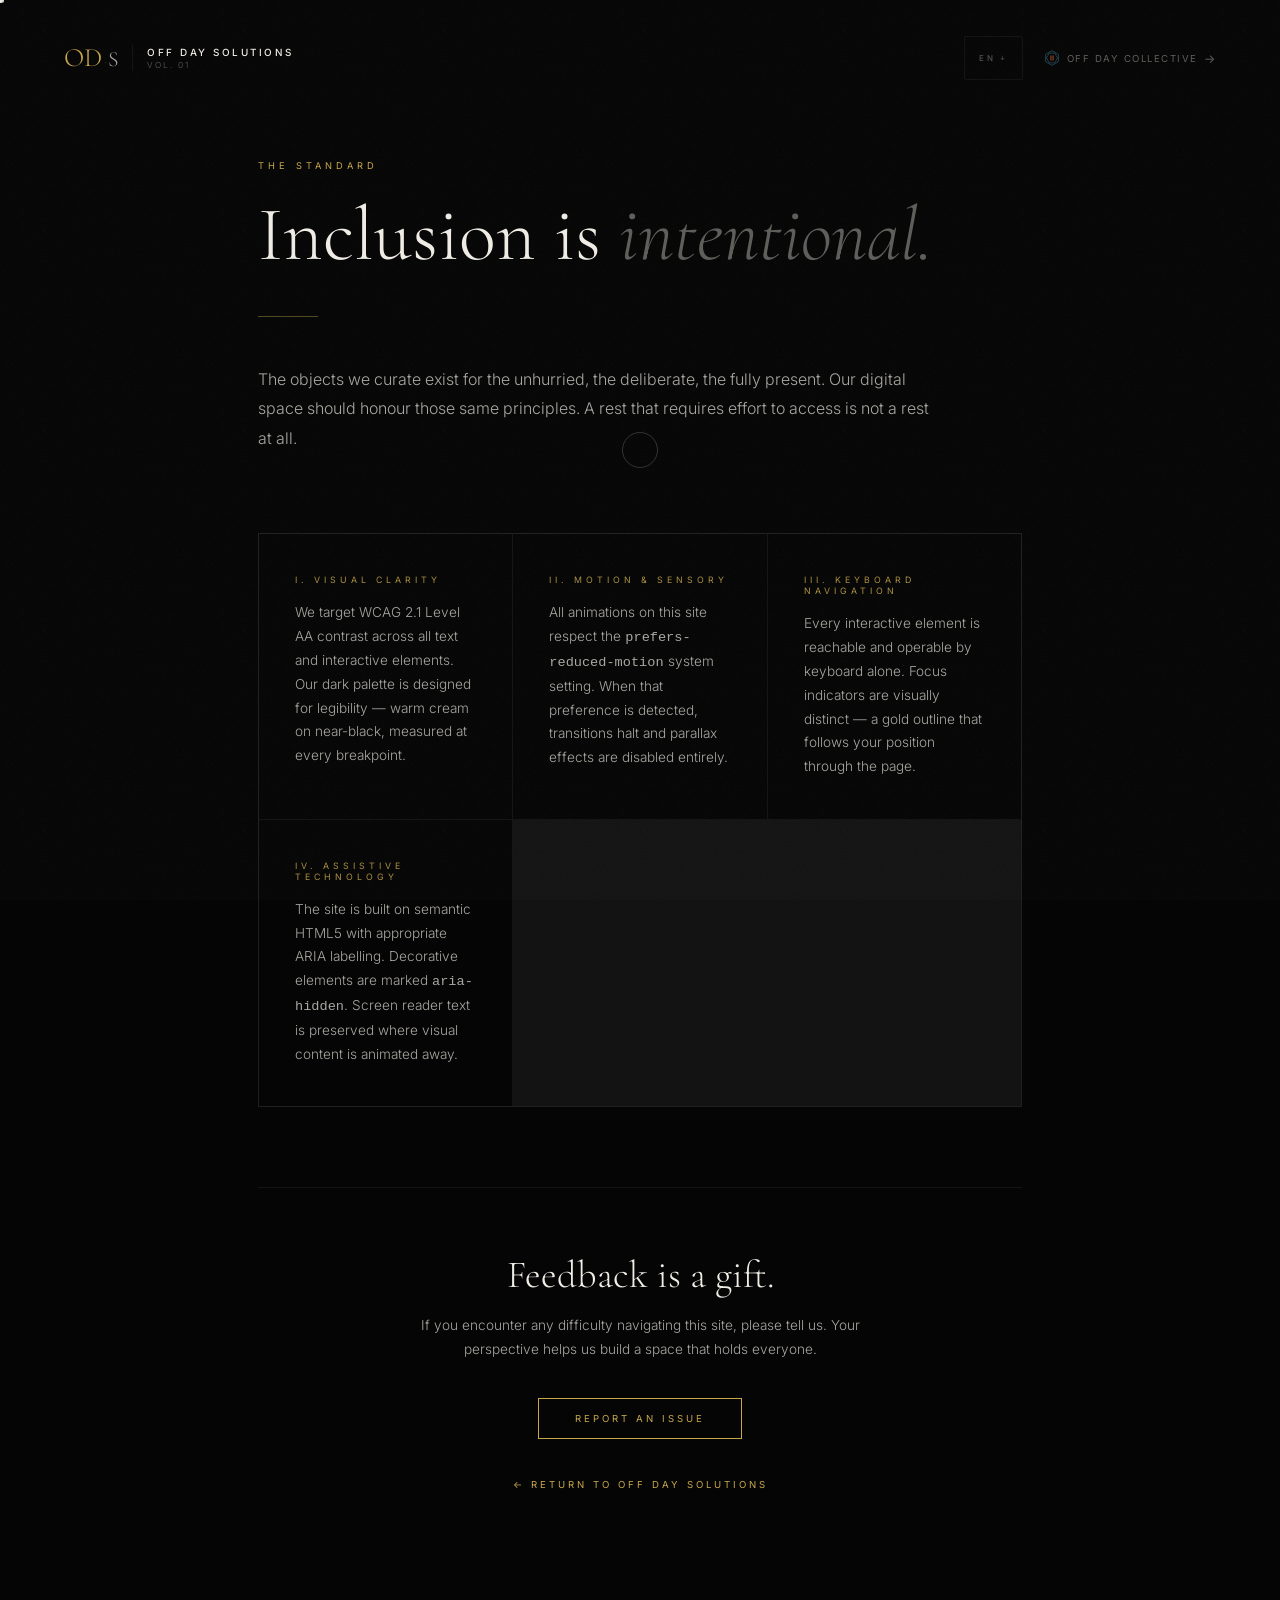
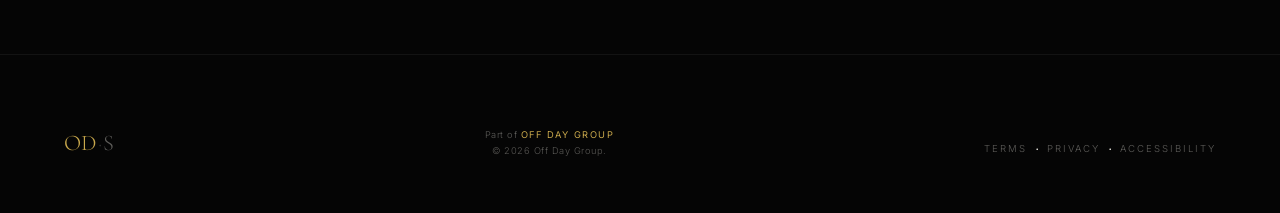
==== commit 4073bcbf: "UX/UI audit + Off Day Group rebrand: fixes, SEO, exit card, mobile Bugs & accessibility: - Fix skip " ====
--- a/accessibility/index.html
+++ b/accessibility/index.html
@@ -3,6 +3,7 @@
 <head>
     <meta charset="UTF-8">
     <meta name="viewport" content="width=device-width, initial-scale=1.0">
+    <link rel="icon" type="image/svg+xml" href="data:image/svg+xml,<svg xmlns='http://www.w3.org/2000/svg' viewBox='0 0 32 32'><rect width='32' height='32' rx='4' fill='%23050505'/><text x='50%25' y='54%25' dominant-baseline='middle' text-anchor='middle' font-family='serif' font-size='14' fill='%23C9A84C'>OD</text></svg>">
     <title>Accessibility | Off Day Solutions</title>
     <meta name="robots" content="index, follow">
     <link rel="canonical" href="https://offday.solutions/accessibility">
@@ -10,6 +11,9 @@
     <meta property="og:title" content="Accessibility | Off Day Solutions">
     <meta property="og:description" content="Clarity and rest should be accessible to everyone.">
     <meta property="og:url" content="https://offday.solutions/accessibility">
+    <meta property="og:image" content="https://offday.solutions/og-image.jpg">
+    <meta property="og:image:width" content="1200">
+    <meta property="og:image:height" content="630">
 
     <link rel="preconnect" href="https://fonts.googleapis.com">
     <link rel="preconnect" href="https://fonts.gstatic.com" crossorigin>
@@ -53,7 +57,7 @@
             font-size: 1rem;
             font-weight: 300;
             line-height: 1.85;
-            color: rgba(240, 237, 230, 0.55);
+            color: rgba(240, 237, 230, 0.70);
             max-width: 680px;
             margin-bottom: 80px;
         }
@@ -86,7 +90,7 @@
             font-size: 0.85rem;
             font-weight: 300;
             line-height: 1.75;
-            color: rgba(240, 237, 230, 0.45);
+            color: rgba(240, 237, 230, 0.70);
         }
         /* Contact section */
         .acc-contact {
@@ -107,7 +111,7 @@
             font-size: 0.85rem;
             font-weight: 300;
             line-height: 1.75;
-            color: rgba(240, 237, 230, 0.45);
+            color: rgba(240, 237, 230, 0.70);
             max-width: 440px;
             margin: 0 auto 36px;
         }
@@ -179,13 +183,13 @@
                     <span class="lang-chevron" aria-hidden="true">↓</span>
                 </button>
                 <ul class="lang-dropdown" id="lang-dropdown" role="listbox" aria-label="Language options">
-                    <li role="option" data-lang="en"  class="lang-option active">English</li>
-                    <li role="option" data-lang="es"  class="lang-option">Español</li>
-                    <li role="option" data-lang="fr"  class="lang-option">Français</li>
-                    <li role="option" data-lang="de"  class="lang-option">Deutsch</li>
-                    <li role="option" data-lang="pt"  class="lang-option">Português</li>
-                    <li role="option" data-lang="ja"  class="lang-option">日本語</li>
-                    <li role="option" data-lang="zh"  class="lang-option">中文</li>
+                    <li role="option" data-lang="en"  class="lang-option active" tabindex="-1">English</li>
+                    <li role="option" data-lang="es"  class="lang-option" tabindex="-1">Español</li>
+                    <li role="option" data-lang="fr"  class="lang-option" tabindex="-1">Français</li>
+                    <li role="option" data-lang="de"  class="lang-option" tabindex="-1">Deutsch</li>
+                    <li role="option" data-lang="pt"  class="lang-option" tabindex="-1">Português</li>
+                    <li role="option" data-lang="ja"  class="lang-option" tabindex="-1">日本語</li>
+                    <li role="option" data-lang="zh"  class="lang-option" tabindex="-1">中文</li>
                 </ul>
             </div>
             <a href="https://www.offdaycollective.com" class="nav-link hover-magnetic" target="_blank" rel="noopener noreferrer">
@@ -243,12 +247,14 @@
 
     <footer class="store-footer">
         <div class="footer-inner">
-            <div class="footer-brand">
-                <p class="footer-name">Off Day Solutions</p>
-                <p class="footer-parent">A project of Off Day Collective</p>
-            </div>
-            <div class="footer-meta">
-                <p>© 2026 Off Day Solutions.</p>
+            <div class="footer-bottom">
+                <div class="footer-brand-mark">
+                    <span class="footer-od">OD</span><span class="footer-sep">·</span><span class="footer-s">S</span>
+                </div>
+                <div class="footer-bottom-meta">
+                    <p>Part of <a href="https://www.offdaycollective.com" class="footer-eco-link" target="_blank" rel="noopener noreferrer">Off Day Group</a></p>
+                    <p class="footer-copyright">© 2026 Off Day Group.</p>
+                </div>
                 <nav class="footer-legal" aria-label="Legal">
                     <a href="/terms" class="footer-legal-link">Terms</a>
                     <span aria-hidden="true">·</span>
--- a/css/style.css
+++ b/css/style.css
@@ -142,7 +142,7 @@
     margin: 0 1px;
 }
 .nav-logo-s {
-    color: rgba(240, 237, 230, 0.52);
+    color: rgba(240, 237, 230, 0.70);
     font-size: 0.82em;
 }
 .nav-logo-text {
@@ -281,9 +281,10 @@
     font-family: 'Cormorant Garamond', serif;
     font-size: clamp(3.8rem, 9.5vw, 8.5rem);
     font-weight: 300;
-    line-height: 0.92;
+    line-height: 1.0;
     letter-spacing: -0.01em;
     margin-bottom: 40px;
+    padding-bottom: 0.06em; /* protect descenders on final line */
 }
 .hero-title em {
     font-style: italic;
@@ -444,10 +445,11 @@
     font-family: 'Cormorant Garamond', serif;
     font-size: clamp(2.4rem, 5.5vw, 4.8rem);
     font-weight: 300;
-    line-height: 1.08;
+    line-height: 1.15;
     letter-spacing: -0.01em;
     margin-bottom: 64px;
-    overflow: hidden;
+    overflow: visible;
+    padding-bottom: 0.2em; /* space for descenders clipped by previous overflow:hidden */
 }
 
 /* Split character animation */
@@ -675,6 +677,11 @@
 }
 .waitlist-btn:hover { color: var(--accent-gold); }
 .waitlist-btn:hover::after { transform: translateX(4px); }
+.waitlist-btn:disabled {
+    opacity: 0.4;
+    cursor: not-allowed;
+    pointer-events: none;
+}
 
 .form-error {
     font-size: 0.62rem;
@@ -714,37 +721,93 @@
 /* ── Footer ───────────────────────────────────────────────── */
 .store-footer {
     border-top: 1px solid var(--ui-border);
-    padding: 64px;
+    padding: 72px 64px 56px;
 }
 .footer-inner {
     max-width: 1200px;
     margin: 0 auto;
     display: flex;
-    justify-content: space-between;
-    align-items: flex-end;
-}
-.footer-name {
-    font-family: 'Inter', sans-serif;
-    font-size: 0.62rem;
+    flex-direction: column;
+    gap: 56px;
+}
+
+/* Ecosystem 3-column grid */
+.footer-ecosystem {
+    display: grid;
+    grid-template-columns: 1.4fr 1fr 1fr;
+    gap: 48px;
+    padding-bottom: 48px;
+    border-bottom: 1px solid var(--ui-border);
+}
+.footer-eco-col {
+    display: flex;
+    flex-direction: column;
+    gap: 10px;
+}
+.footer-eco-label {
+    font-family: 'Inter', sans-serif;
+    font-size: 0.58rem;
     font-weight: 500;
     letter-spacing: 2.5px;
     text-transform: uppercase;
-    margin-bottom: 6px;
-}
-.footer-parent {
+    color: var(--text-main);
+}
+.footer-eco-desc {
+    font-family: 'Inter', sans-serif;
+    font-size: 0.7rem;
+    font-weight: 300;
+    color: rgba(240, 237, 230, 0.70);
+    line-height: 1.7;
+    max-width: 260px;
+}
+.footer-eco-link {
     font-family: 'Inter', sans-serif;
     font-size: 0.58rem;
-    color: var(--text-muted);
-    letter-spacing: 1px;
-}
-.footer-meta {
-    text-align: right;
+    font-weight: 400;
+    letter-spacing: 1.5px;
+    text-transform: uppercase;
+    color: var(--accent-gold);
+    text-decoration: none;
+    margin-top: 4px;
+    transition: opacity 0.2s;
+}
+.footer-eco-link:hover { opacity: 0.7; }
+.footer-eco-current {
+    font-family: 'Inter', sans-serif;
+    font-size: 0.55rem;
+    letter-spacing: 2px;
+    text-transform: uppercase;
+    color: var(--accent-gold);
+    opacity: 0.6;
+    margin-top: 4px;
+}
+.footer-eco-active .footer-eco-label { color: var(--accent-gold); }
+
+/* Bottom bar */
+.footer-bottom {
+    display: flex;
+    justify-content: space-between;
+    align-items: center;
+}
+.footer-brand-mark {
+    font-family: 'Cormorant Garamond', serif;
+    font-size: 1.4rem;
+    font-weight: 300;
+    letter-spacing: 0.02em;
+    line-height: 1;
+}
+.footer-od { color: var(--accent-gold); }
+.footer-sep { color: var(--text-faint); margin: 0 1px; }
+.footer-s { color: var(--text-muted); }
+.footer-bottom-meta {
     font-family: 'Inter', sans-serif;
     font-size: 0.58rem;
     color: var(--text-muted);
     letter-spacing: 0.5px;
     line-height: 1.7;
-}
+    text-align: center;
+}
+.footer-copyright { color: rgba(240, 237, 230, 0.35); }
 
 /* ── Responsive ───────────────────────────────────────────── */
 @media (max-width: 1024px) {
@@ -757,6 +820,38 @@
     .store-nav,
     .store-nav.scrolled { padding: 20px 24px; }
 
+    /* Language picker — fix rendering on mobile (backdrop-filter stacking context) */
+    .lang-btn {
+        font-size: 0.65rem;
+        padding: 10px 12px;
+        min-height: 40px;
+        border-color: var(--ui-border-strong);
+    }
+    .lang-dropdown {
+        /* Force own GPU layer to escape backdrop-filter stacking issues on iOS */
+        -webkit-transform: translateZ(0);
+        transform: translateZ(0);
+        background: #111111;
+        border: 1px solid var(--ui-border-strong);
+        box-shadow: 0 8px 32px rgba(0,0,0,0.85);
+        min-width: 120px;
+        z-index: 9999;
+        /* Reset the slide-up animation to account for new transform base */
+        opacity: 0;
+        pointer-events: none;
+        transition: opacity 0.2s ease, box-shadow 0.2s ease;
+    }
+    .lang-dropdown.is-open {
+        opacity: 1;
+        pointer-events: auto;
+        -webkit-transform: translateZ(0);
+        transform: translateZ(0);
+    }
+    .lang-option {
+        font-size: 0.68rem;
+        padding: 11px 16px;
+    }
+
     .hero-title { font-size: 3.5rem; }
     .hero-sub { font-size: 0.85rem; }
     .hero-br { display: none; }
@@ -771,9 +866,11 @@
     .waitlist { padding: 100px 24px; }
     .waitlist-inner { grid-template-columns: 1fr; gap: 48px; }
 
-    .store-footer { padding: 48px 24px; }
-    .footer-inner { flex-direction: column; gap: 32px; align-items: flex-start; }
-    .footer-meta { text-align: left; }
+    .store-footer { padding: 56px 24px 40px; }
+    .footer-ecosystem { grid-template-columns: 1fr; gap: 36px; }
+    .footer-eco-desc { max-width: none; }
+    .footer-bottom { flex-direction: column; gap: 24px; align-items: flex-start; }
+    .footer-bottom-meta { text-align: left; }
 
     #cursor, #cursor-follower { display: none; }
 }
@@ -788,9 +885,14 @@
 /* ── Skip Link ────────────────────────────────────────────── */
 .skip-link {
     position: absolute;
-    top: -100%;
-    left: 16px;
-    padding: 8px 16px;
+    left: -9999px;
+    top: auto;
+    width: 1px;
+    height: 1px;
+    overflow: hidden;
+    clip: rect(0,0,0,0);
+    white-space: nowrap;
+    /* Styled state (shown on :focus) */
     background: var(--accent-gold);
     color: var(--bg-base);
     font-family: 'Inter', sans-serif;
@@ -798,11 +900,19 @@
     font-weight: 500;
     letter-spacing: 2px;
     text-transform: uppercase;
+    border-radius: 2px;
     z-index: 99999;
-    transition: top 0.2s;
-    border-radius: 2px;
-}
-.skip-link:focus { top: 16px; }
+}
+.skip-link:focus {
+    position: fixed;
+    left: 16px;
+    top: 16px;
+    width: auto;
+    height: auto;
+    overflow: visible;
+    clip: auto;
+    padding: 8px 16px;
+}
 
 /* ── Screen Reader Only ───────────────────────────────────── */
 .sr-only {
@@ -842,6 +952,151 @@
     color: var(--text-main);
 }
 
+/* ── Before You Go Card ───────────────────────────────────── */
+.byg-overlay {
+    position: fixed;
+    inset: 0;
+    z-index: 9000;
+    display: flex;
+    align-items: flex-end;
+    justify-content: center;
+    padding: 24px;
+    background: rgba(5, 5, 5, 0.72);
+    backdrop-filter: blur(8px);
+    -webkit-backdrop-filter: blur(8px);
+    opacity: 0;
+    pointer-events: none;
+    transition: opacity 0.45s var(--ease-out-expo);
+}
+.byg-overlay.is-visible {
+    opacity: 1;
+    pointer-events: auto;
+}
+.byg-card {
+    position: relative;
+    background: #0e0e0e;
+    border: 1px solid var(--ui-border-strong);
+    border-radius: 4px;
+    padding: 48px 52px 44px;
+    max-width: 480px;
+    width: 100%;
+    transform: translateY(28px);
+    transition: transform 0.5s var(--ease-out-expo);
+    box-shadow: 0 24px 80px rgba(0,0,0,0.7);
+}
+.byg-overlay.is-visible .byg-card {
+    transform: translateY(0);
+}
+.byg-close {
+    position: absolute;
+    top: 20px;
+    right: 20px;
+    background: none;
+    border: none;
+    color: var(--text-muted);
+    cursor: pointer;
+    padding: 6px;
+    line-height: 1;
+    transition: color 0.2s;
+}
+.byg-close:hover { color: var(--text-main); }
+.byg-eyebrow {
+    display: block;
+    font-family: 'Inter', sans-serif;
+    font-size: 0.55rem;
+    font-weight: 400;
+    letter-spacing: 4px;
+    text-transform: uppercase;
+    color: var(--accent-gold);
+    margin-bottom: 20px;
+}
+.byg-heading {
+    font-family: 'Cormorant Garamond', serif;
+    font-size: clamp(1.8rem, 4vw, 2.6rem);
+    font-weight: 300;
+    line-height: 1.1;
+    margin-bottom: 12px;
+    padding-bottom: 0.05em;
+}
+.byg-sub {
+    font-family: 'Inter', sans-serif;
+    font-size: 0.75rem;
+    font-weight: 300;
+    color: var(--text-muted);
+    line-height: 1.7;
+    margin-bottom: 32px;
+}
+.byg-form-row {
+    display: flex;
+    gap: 0;
+    border: 1px solid var(--ui-border-strong);
+    border-radius: 2px;
+    overflow: hidden;
+    transition: border-color 0.25s;
+}
+.byg-form-row:focus-within { border-color: var(--accent-gold); }
+.byg-input {
+    flex: 1;
+    background: transparent;
+    border: none;
+    outline: none;
+    padding: 14px 16px;
+    font-family: 'Inter', sans-serif;
+    font-size: 0.78rem;
+    font-weight: 300;
+    color: var(--text-main);
+    min-width: 0;
+}
+.byg-input::placeholder { color: var(--text-muted); }
+.byg-btn {
+    background: var(--accent-gold);
+    color: #050505;
+    border: none;
+    padding: 14px 20px;
+    font-family: 'Inter', sans-serif;
+    font-size: 0.65rem;
+    font-weight: 500;
+    letter-spacing: 1.5px;
+    text-transform: uppercase;
+    cursor: pointer;
+    white-space: nowrap;
+    transition: opacity 0.2s;
+}
+.byg-btn:hover { opacity: 0.85; }
+.byg-btn:disabled { opacity: 0.4; cursor: not-allowed; }
+.byg-error {
+    font-family: 'Inter', sans-serif;
+    font-size: 0.6rem;
+    letter-spacing: 0.5px;
+    color: #a05040;
+    min-height: 1em;
+    margin-top: 8px;
+}
+.byg-success {
+    display: none;
+    align-items: center;
+    gap: 14px;
+    padding: 20px 0 4px;
+}
+.byg-success.visible { display: flex; }
+.byg-success-mark {
+    color: var(--accent-gold);
+    font-size: 1.1rem;
+}
+.byg-success p {
+    font-family: 'Cormorant Garamond', serif;
+    font-size: 1.15rem;
+    font-style: italic;
+    font-weight: 300;
+    color: var(--text-muted);
+}
+
+@media (max-width: 480px) {
+    .byg-card { padding: 40px 28px 36px; }
+    .byg-overlay { align-items: flex-end; padding: 0; }
+    .byg-card { border-radius: 4px 4px 0 0; max-width: 100%; }
+}
+
 /* ── Reduced Motion ───────────────────────────────────────── */
 @media (prefers-reduced-motion: reduce) {
     *, *::before, *::after {
@@ -872,7 +1127,8 @@
     font-weight: 400;
     letter-spacing: 2.5px;
     text-transform: uppercase;
-    padding: 5px 9px;
+    padding: 12px 14px;
+    min-height: 44px;
     border-radius: 2px;
     transition: color 0.3s, border-color 0.3s;
     line-height: 1;
